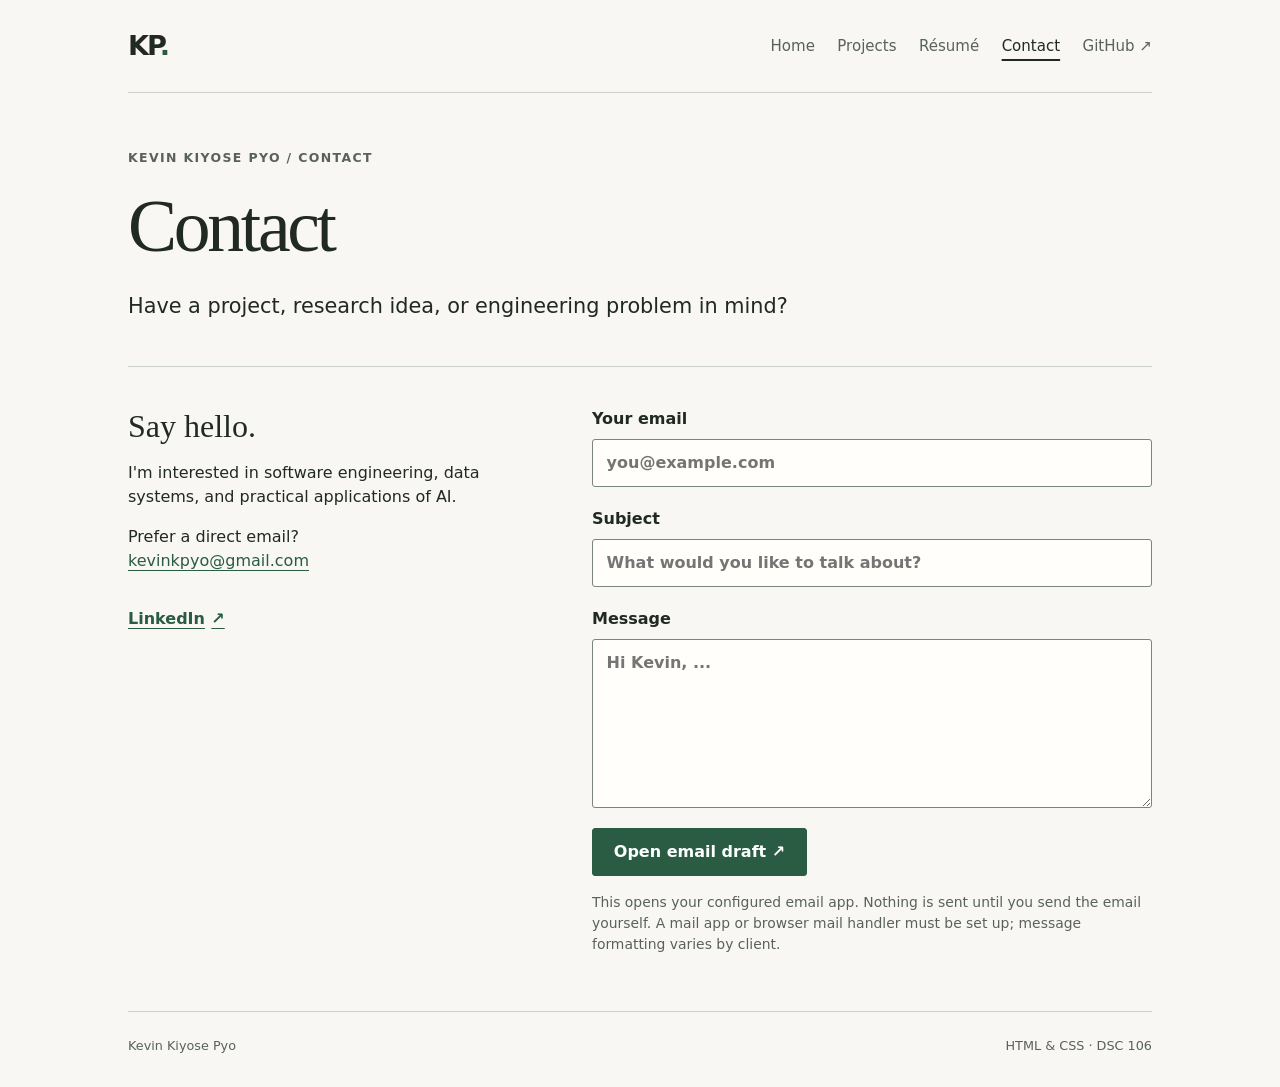
==== contact/index.html @ 828792c8 "[verified] Build DSC 106 Lab 1 personal portfolio" ====
<!doctype html>
<html lang="en">
<head>
  <meta charset="utf-8">
  <meta name="viewport" content="width=device-width, initial-scale=1">
  <meta name="description" content="Contact — Kevin Kiyose Pyo, UC San Diego Data Science.">
  <title>Contact — Kevin Kiyose Pyo</title>
  <link rel="stylesheet" href="../style.css">
  <link rel="icon" href="../images/favicon.svg" type="image/svg+xml">
</head>
<body>
  <a class="skip-link" href="#main">Skip to content</a>
  <header class="site-header">
    <a class="wordmark" href="../index.html" aria-label="Kevin Pyo, home">KP<span aria-hidden="true">.</span></a>
    <nav aria-label="Main navigation">
      <a href="../index.html">Home</a>
      <a href="../projects/index.html">Projects</a>
      <a href="../resume/index.html">Résumé</a>
      <a href="../contact/index.html" aria-current="page">Contact</a>
      <a href="https://github.com/kevinkiyosepyo" target="_blank" rel="noopener noreferrer">GitHub <span aria-hidden="true">↗</span><span class="visually-hidden"> (opens in a new tab)</span></a>
    </nav>
  </header>
  <main id="main">
    <header class="page-heading">
      <p class="eyebrow">Kevin Kiyose Pyo / Contact</p>
      <h1>Contact</h1>
      <p class="lead">Have a project, research idea, or engineering problem in mind?</p>
    </header>
    <div class="contact-layout">
      <section aria-labelledby="say-hello">
        <h2 id="say-hello">Say hello.</h2>
        <p>I'm interested in software engineering, data systems, and practical applications of AI.</p>
        <p>Prefer a direct email?<br><a href="mailto:kevinkpyo@gmail.com">kevinkpyo@gmail.com</a></p>
        <div class="text-links"><a href="https://www.linkedin.com/in/kevin-pyo/">LinkedIn <span aria-hidden="true">↗</span></a></div>
      </section>
      <div>
        <!-- This native mailto form is the intentionally simple Lab 1 implementation. -->
        <form action="mailto:kevinkpyo@gmail.com" method="POST" enctype="text/plain">
          <label>Your email
            <input name="email" type="email" autocomplete="email" placeholder="you@example.com" required>
          </label>
          <label>Subject
            <input name="subject" placeholder="What would you like to talk about?" required>
          </label>
          <label>Message
            <textarea name="body" rows="6" placeholder="Hi Kevin, ..." required></textarea>
          </label>
          <button type="submit">Open email draft <span aria-hidden="true">↗</span></button>
        </form>
        <p class="form-note">This opens your configured email app. Nothing is sent until you send the email yourself. A mail app or browser mail handler must be set up; message formatting varies by client.</p>
      </div>
    </div>
  </main>
  <footer class="site-footer"><span>Kevin Kiyose Pyo</span><span>HTML &amp; CSS · DSC 106</span></footer>
</body>
</html>
---- style.css ----
/* Shared presentation; the HTML remains the source of content and structure. */
:root {
  color-scheme: light;
  --paper: #f8f7f3;
  --ink: #202924;
  --muted: #58625a;
  --accent: #295c42;
  --line: #cbd0c8;
}
* { box-sizing: border-box; }
body {
  font: 100%/1.5 system-ui;
  color: var(--ink);
  background: var(--paper);
  max-width: 72rem;
  margin: 0 auto;
  padding: 0 clamp(1.25rem, 5vw, 4rem);
}
a { color: var(--accent); text-underline-offset: .22em; }
a:hover { text-decoration-thickness: 2px; }
a:focus-visible, input:focus-visible, textarea:focus-visible, button:focus-visible {
  outline: 3px solid var(--accent);
  outline-offset: 4px;
}
h1, h2, h3, p, figure { margin: 0; }
h1, h2, h3 { line-height: 1.15; text-wrap: balance; }
h1 { font: 500 clamp(2.7rem, 6vw, 4.6rem)/1.05 Georgia, serif; letter-spacing: -.045em; max-width: 12ch; }
h2 { font: 500 2rem/1.2 Georgia, serif; }
h3 { font-size: 1.2rem; font-weight: 600; }
p + p { margin-top: 1rem; }
p { text-wrap: pretty; }
.site-header { display: flex; align-items: center; justify-content: space-between; gap: 1rem; padding: 1.5rem 0; border-bottom: 1px solid var(--line); }
.wordmark { color: var(--ink); font-size: 1.7rem; font-weight: 750; letter-spacing: -.08em; text-decoration: none; }
.wordmark span { color: var(--accent); }
nav { display: flex; flex-wrap: wrap; column-gap: 1.4rem; row-gap: .25rem; }
nav a { display: inline-flex; align-items: center; gap: .3rem; min-height: 44px; color: var(--muted); font-size: .94rem; text-decoration: none; }
nav a:hover, nav a[aria-current="page"] { color: var(--ink); text-decoration: underline; text-decoration-thickness: 2px; text-underline-offset: .5em; }
.intro { display: grid; grid-template-columns: minmax(0, 1fr) 13.5rem; align-items: center; gap: 4rem; padding: 4rem 0; }
.eyebrow, .section-label { font: 600 .78rem/1.5 system-ui; text-transform: uppercase; letter-spacing: .11em; color: var(--muted); }
.eyebrow { margin-bottom: 1.25rem; }
.lead { font-size: 1.3rem; line-height: 1.45; max-width: 37ch; margin-top: 1.6rem; }
.intro p:not(.eyebrow) { max-width: 55ch; }
.portrait img { display: block; width: 100%; height: auto; border-radius: 2px; }
figcaption { color: var(--muted); font-size: .75rem; margin-top: .8rem; }
.text-links { display: flex; flex-wrap: wrap; gap: .5rem 1.5rem; margin-top: 1.5rem; }
.text-links a { display: inline-flex; align-items: center; gap: .4rem; min-height: 44px; font-weight: 600; }
.section-row { display: grid; grid-template-columns: 11rem minmax(0, 1fr); gap: 2.5rem; padding: 2.4rem 0; border-top: 1px solid var(--line); }
.section-label { padding-top: .25rem; }
.large-copy { font-size: 1.25rem; }
.project-list article + article { margin-top: 1.7rem; padding-top: 1.7rem; border-top: 1px solid var(--line); }
.project-list h3 { margin-bottom: .7rem; }
.project-list h3 a { text-decoration: none; }
.project-list h3 a:hover { text-decoration: underline; }
.meta { color: var(--muted); font-size: .87rem; }
.page-heading { padding: 3.5rem 0 2.8rem; }
.page-heading h1 { max-width: none; }
.page-heading .lead { max-width: 55ch; }
.project-entry { display: grid; grid-template-columns: 11rem minmax(0, 1fr); gap: 2.5rem; border-top: 1px solid var(--line); padding: 2.5rem 0; }
.project-entry h2 { margin-bottom: 1rem; }
.project-entry ul, .resume-entry ul { padding-left: 1.2rem; margin-bottom: 0; }
li + li { margin-top: .6rem; }
.resume-entry + .resume-entry { margin-top: 2rem; }
.resume-entry header { display: flex; align-items: baseline; justify-content: space-between; gap: 1rem; }
.resume-entry .organization { color: var(--accent); margin-top: .35rem; }
.resume-entry .dates { color: var(--muted); font-size: .85rem; white-space: nowrap; }
.skills-list { padding-left: 1.2rem; margin: 0; }
.contact-layout { display: grid; grid-template-columns: 1fr 1.4fr; gap: 4rem; border-top: 1px solid var(--line); padding: 2.5rem 0 3.5rem; }
.contact-layout h2 { margin-bottom: 1rem; }
form label { display: block; font-weight: 600; margin-bottom: 1.25rem; }
input, textarea { display: block; width: 100%; max-width: 100%; margin-top: .5rem; border: 1px solid #7a857c; border-radius: 3px; background: #fffefa; color: var(--ink); font: inherit; padding: .7rem .85rem; }
textarea { min-height: 9rem; resize: vertical; }
button { min-height: 44px; border: 1px solid var(--accent); border-radius: 3px; background: var(--accent); color: white; font: 600 1rem/1.5 system-ui; padding: .7rem 1.3rem; cursor: pointer; }
button:hover { background: #1e4632; }
.form-note { color: var(--muted); font-size: .87rem; margin-top: 1rem; }
.site-footer { display: flex; flex-wrap: wrap; justify-content: space-between; gap: .6rem 2rem; padding: 1.5rem 0 2rem; border-top: 1px solid var(--line); font-size: .8rem; color: var(--muted); }
.visually-hidden, .skip-link:not(:focus) { position: absolute; width: 1px; height: 1px; padding: 0; margin: -1px; overflow: hidden; clip-path: inset(50%); white-space: nowrap; border: 0; }
.skip-link:focus { display: inline-block; margin-top: .5rem; padding: .5rem; }
@media (max-width: 720px) {
  .site-header { align-items: flex-start; flex-direction: column; gap: .4rem; padding: 1rem 0; }
  nav { column-gap: 1.2rem; }
  .intro { grid-template-columns: 1fr; gap: 2rem; padding: 2.6rem 0; }
  .portrait { max-width: 12rem; }
  .section-row, .project-entry { grid-template-columns: 1fr; gap: 1.2rem; padding: 2rem 0; }
  .page-heading { padding: 2.6rem 0 2rem; }
  .resume-entry header { flex-direction: column; gap: .45rem; }
  .contact-layout { grid-template-columns: 1fr; gap: 2rem; }
}
@media print {
  body { background: white; color: black; padding: 0; max-width: none; font-size: 12pt; }
  .site-header, .site-footer, .skip-link { display: none; }
  .page-heading { padding: 0 0 1.5rem; }
  .section-row { grid-template-columns: 1fr; gap: 1rem; padding: 1rem 0; }
  .resume-entry { break-inside: avoid; }
  a { color: inherit; }
}
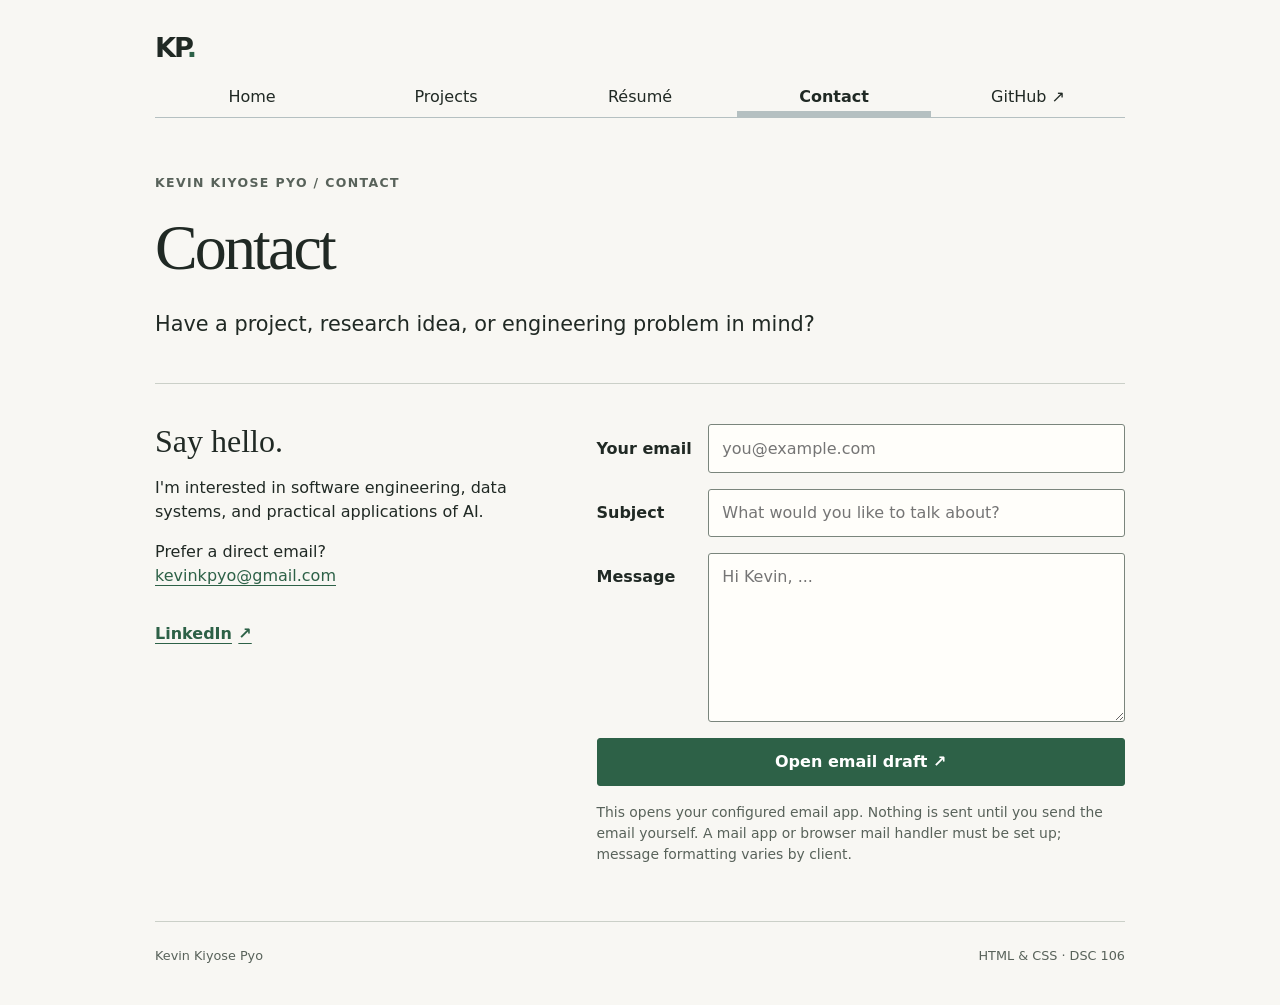
==== commit 90bc4a7d: "Complete DSC 106 Lab 2: Styling with CSS - Step 1: 100ch max-width body, centered with margin-inline" ====
--- a/contact/index.html
+++ b/contact/index.html
@@ -16,7 +16,7 @@
       <a href="../index.html">Home</a>
       <a href="../projects/index.html">Projects</a>
       <a href="../resume/index.html">Résumé</a>
-      <a href="../contact/index.html" aria-current="page">Contact</a>
+      <a href="../contact/index.html" class="current" aria-current="page">Contact</a>
       <a href="https://github.com/kevinkiyosepyo" target="_blank" rel="noopener noreferrer">GitHub <span aria-hidden="true">↗</span><span class="visually-hidden"> (opens in a new tab)</span></a>
     </nav>
   </header>
--- a/style.css
+++ b/style.css
@@ -1,41 +1,109 @@
-/* Shared presentation; the HTML remains the source of content and structure. */
+/* Shared presentation; the HTML remains the source of content and structure.
+   Lab 2 steps are labeled so each rule can be traced back to the lab. */
+
+/* ---------- Tokens ---------- */
 :root {
   color-scheme: light;
   --paper: #f8f7f3;
   --ink: #202924;
   --muted: #58625a;
-  --accent: #295c42;
   --line: #cbd0c8;
-}
+  /* Step 2.3: the cool gray used for the nav borders */
+  --color-border: oklch(80% 3% 200);
+  /* Step 2.4: one accent color, defined once on the root and reused everywhere */
+  --color-accent: oklch(45% 18% 159);
+  --color-accent-soft: oklch(from var(--color-accent) 95% 5% h);
+  accent-color: var(--color-accent);
+}
+
 * { box-sizing: border-box; }
+
+/* ---------- Step 1: keep content from getting too wide ---------- */
 body {
   font: 100%/1.5 system-ui;
   color: var(--ink);
   background: var(--paper);
-  max-width: 72rem;
-  margin: 0 auto;
-  padding: 0 clamp(1.25rem, 5vw, 4rem);
-}
-a { color: var(--accent); text-underline-offset: .22em; }
+  max-width: 100ch;       /* scales with font size, still shrinks on small screens */
+  margin-inline: auto;    /* centers the column */
+  padding-inline: 1.5em;  /* keeps text off the viewport edges when narrow */
+}
+
+a { color: var(--color-accent); text-underline-offset: .22em; }
 a:hover { text-decoration-thickness: 2px; }
 a:focus-visible, input:focus-visible, textarea:focus-visible, button:focus-visible {
-  outline: 3px solid var(--accent);
+  outline: 3px solid var(--color-accent);
   outline-offset: 4px;
 }
-h1, h2, h3, p, figure { margin: 0; }
-h1, h2, h3 { line-height: 1.15; text-wrap: balance; }
-h1 { font: 500 clamp(2.7rem, 6vw, 4.6rem)/1.05 Georgia, serif; letter-spacing: -.045em; max-width: 12ch; }
-h2 { font: 500 2rem/1.2 Georgia, serif; }
+
+/* ---------- Step 4.4: heading defaults and hierarchy ---------- */
+h1, h2, h3, h4, h5, h6 {
+  line-height: 1.1;
+  text-wrap: balance;
+  margin: 0;
+}
+h1 {
+  font-family: Georgia, serif;
+  font-weight: 500;
+  font-size: 400%;        /* clear contrast with h2 */
+  letter-spacing: -.045em;
+  max-width: 12ch;
+}
+h2 { font: 500 2rem/1.1 Georgia, serif; }
 h3 { font-size: 1.2rem; font-weight: 600; }
+p, figure { margin: 0; }
 p + p { margin-top: 1rem; }
 p { text-wrap: pretty; }
-.site-header { display: flex; align-items: center; justify-content: space-between; gap: 1rem; padding: 1.5rem 0; border-bottom: 1px solid var(--line); }
-.wordmark { color: var(--ink); font-size: 1.7rem; font-weight: 750; letter-spacing: -.08em; text-decoration: none; }
-.wordmark span { color: var(--accent); }
-nav { display: flex; flex-wrap: wrap; column-gap: 1.4rem; row-gap: .25rem; }
-nav a { display: inline-flex; align-items: center; gap: .3rem; min-height: 44px; color: var(--muted); font-size: .94rem; text-decoration: none; }
-nav a:hover, nav a[aria-current="page"] { color: var(--ink); text-decoration: underline; text-decoration-thickness: 2px; text-underline-offset: .5em; }
-.intro { display: grid; grid-template-columns: minmax(0, 1fr) 13.5rem; align-items: center; gap: 4rem; padding: 4rem 0; }
+
+/* ---------- Step 2: navigation bar ---------- */
+.site-header { padding-top: 1.25rem; }
+.wordmark {
+  display: inline-block;
+  margin-bottom: .5rem;
+  color: var(--ink);
+  font-size: 1.7rem;
+  font-weight: 750;
+  letter-spacing: -.08em;
+  text-decoration: none;
+  span { color: var(--color-accent); }
+}
+
+/* Step 2.1: if a <ul> is used, its boxes get out of the way */
+nav ul, nav li { display: contents; }
+
+/* Step 2.2: Flexbox lays the links out in a row */
+nav {
+  display: flex;
+  flex-wrap: wrap;  /* lets the links wrap instead of overflowing on phones */
+  margin-bottom: 2.5rem;
+  border-bottom: 1px solid var(--color-border);
+}
+
+/* Step 2.3: each link takes an equal share and loses the default link look */
+nav a {
+  flex: 1;
+  text-decoration: none;
+  color: inherit;
+  text-align: center;
+  padding: 0.5em;
+  white-space: nowrap;
+}
+
+/* Current page: thick border, reduced padding so the height stays the same */
+nav a.current {
+  border-bottom: 0.4em solid var(--color-border);
+  padding-bottom: 0.1em;
+  font-weight: 600;
+}
+
+/* Step 2.4: hover uses the accent color plus a light tint of the same hue */
+nav a:hover {
+  border-bottom: 0.4em solid var(--color-accent);
+  padding-bottom: 0.1em;
+  background-color: var(--color-accent-soft);
+}
+
+/* ---------- Home page ---------- */
+.intro { display: grid; grid-template-columns: minmax(0, 1fr) 13.5rem; align-items: center; gap: 4rem; padding: 1.5rem 0 4rem; }
 .eyebrow, .section-label { font: 600 .78rem/1.5 system-ui; text-transform: uppercase; letter-spacing: .11em; color: var(--muted); }
 .eyebrow { margin-bottom: 1.25rem; }
 .lead { font-size: 1.3rem; line-height: 1.45; max-width: 37ch; margin-top: 1.6rem; }
@@ -52,39 +120,187 @@
 .project-list h3 a { text-decoration: none; }
 .project-list h3 a:hover { text-decoration: underline; }
 .meta { color: var(--muted); font-size: .87rem; }
-.page-heading { padding: 3.5rem 0 2.8rem; }
+.page-heading { padding: 1rem 0 2.8rem; }
 .page-heading h1 { max-width: none; }
 .page-heading .lead { max-width: 55ch; }
-.project-entry { display: grid; grid-template-columns: 11rem minmax(0, 1fr); gap: 2.5rem; border-top: 1px solid var(--line); padding: 2.5rem 0; }
-.project-entry h2 { margin-bottom: 1rem; }
-.project-entry ul, .resume-entry ul { padding-left: 1.2rem; margin-bottom: 0; }
-li + li { margin-top: .6rem; }
-.resume-entry + .resume-entry { margin-top: 2rem; }
-.resume-entry header { display: flex; align-items: baseline; justify-content: space-between; gap: 1rem; }
-.resume-entry .organization { color: var(--accent); margin-top: .35rem; }
-.resume-entry .dates { color: var(--muted); font-size: .85rem; white-space: nowrap; }
-.skills-list { padding-left: 1.2rem; margin: 0; }
+
+/* ---------- Step 4: projects page ---------- */
+/* Step 4.2: as many 15em+ columns as fit, so the grid adapts to the window */
+.projects {
+  display: grid;
+  grid-template-columns: repeat(auto-fill, minmax(15em, 1fr));
+  gap: 1em;
+  padding-bottom: 3rem;
+
+  /* Step 4.3: each card borrows the parent's rows, so headings,
+     images, and text line up across a row even when headings wrap */
+  article {
+    display: grid;
+    grid-template-rows: subgrid;
+    grid-row: span 3;
+    padding-top: 1em;
+    border-top: 1px solid var(--line);
+  }
+
+  h2 {
+    margin: 0;
+    font-size: 1.4rem;
+  }
+
+  img {
+    display: block;
+    width: 100%;
+    height: auto;
+  }
+
+  p { font-size: .95rem; }
+}
+
+/* ---------- Step 3: contact form ---------- */
 .contact-layout { display: grid; grid-template-columns: 1fr 1.4fr; gap: 4rem; border-top: 1px solid var(--line); padding: 2.5rem 0 3.5rem; }
 .contact-layout h2 { margin-bottom: 1rem; }
-form label { display: block; font-weight: 600; margin-bottom: 1.25rem; }
-input, textarea { display: block; width: 100%; max-width: 100%; margin-top: .5rem; border: 1px solid #7a857c; border-radius: 3px; background: #fffefa; color: var(--ink); font: inherit; padding: .7rem .85rem; }
+
+/* Step 3.1: form controls use the page font instead of the browser default */
+input, textarea, button, select {
+  font: inherit;
+}
+
+/* Step 3.3: labels on the left, fields on the right, all aligned */
+form {
+  display: grid;
+  grid-template-columns: auto 1fr;
+  gap: 1em;
+}
+
+form label {
+  display: grid;
+  grid-template-columns: subgrid;  /* label text and field use the form's columns */
+  grid-column: 1 / -1;             /* each label spans the whole row */
+  align-items: baseline;
+  font-weight: 600;
+}
+
+form button {
+  grid-column: 1 / -1;
+}
+
+input, textarea {
+  font-weight: 400;
+  border: 1px solid #7a857c;
+  border-radius: 3px;
+  background: #fffefa;
+  color: var(--ink);
+  padding: .7rem .85rem;
+  min-width: 0;
+}
 textarea { min-height: 9rem; resize: vertical; }
-button { min-height: 44px; border: 1px solid var(--accent); border-radius: 3px; background: var(--accent); color: white; font: 600 1rem/1.5 system-ui; padding: .7rem 1.3rem; cursor: pointer; }
-button:hover { background: #1e4632; }
+button {
+  min-height: 44px;
+  border: 1px solid var(--color-accent);
+  border-radius: 3px;
+  background: var(--color-accent);
+  color: white;
+  font-weight: 600;
+  padding: .7rem 1.3rem;
+  cursor: pointer;
+}
+button:hover { background: oklch(from var(--color-accent) calc(l - 8%) c h); }
 .form-note { color: var(--muted); font-size: .87rem; margin-top: 1rem; }
+
+/* ---------- Step 5: résumé / CV ---------- */
+.resume-entry {
+  position: relative;
+  padding-inline-start: 1.5rem;
+  border-inline-start: 2px solid var(--line);
+  transition: border-color .2s;
+
+  /* timeline dot */
+  &::before {
+    content: "";
+    position: absolute;
+    inset-inline-start: -.45rem;
+    top: .3rem;
+    width: .8rem;
+    height: .8rem;
+    border-radius: 50%;
+    background: var(--paper);
+    border: 2px solid var(--line);
+    transition: background .2s, border-color .2s;
+  }
+
+  &:hover {
+    border-inline-start-color: var(--color-accent);
+    &::before { background: var(--color-accent); border-color: var(--color-accent); }
+  }
+
+  & + & { margin-top: 2rem; }
+
+  header {
+    display: flex;
+    align-items: baseline;
+    justify-content: space-between;
+    gap: 1rem;
+  }
+
+  .organization { color: var(--color-accent); margin-top: .35rem; font-weight: 500; }
+
+  .dates {
+    color: var(--color-accent);
+    background: var(--color-accent-soft);
+    border-radius: 999px;
+    padding: .1rem .65rem;
+    font-size: .8rem;
+    font-variant-numeric: tabular-nums;
+    white-space: nowrap;
+  }
+
+  ul { padding-left: 1.2rem; margin: .75rem 0 0; }
+  li::marker { color: var(--color-accent); }
+}
+li + li { margin-top: .6rem; }
+
+/* Skills: a definition list laid out with grid, each skill as a chip */
+.skills {
+  display: grid;
+  grid-template-columns: auto 1fr;
+  gap: 1rem 1.5rem;
+  margin: 0;
+
+  div { display: grid; grid-template-columns: subgrid; grid-column: 1 / -1; align-items: baseline; }
+  dt { font-weight: 600; }
+  dd { margin: 0; }
+  ul { display: flex; flex-wrap: wrap; gap: .4rem; list-style: none; padding: 0; margin: 0; }
+  li {
+    margin: 0;
+    padding: .15rem .6rem;
+    border: 1px solid var(--color-border);
+    border-radius: 3px;
+    background: #fffefa;
+    font-size: .88rem;
+  }
+  li:hover { border-color: var(--color-accent); background: var(--color-accent-soft); }
+}
+
+/* ---------- Footer and utilities ---------- */
 .site-footer { display: flex; flex-wrap: wrap; justify-content: space-between; gap: .6rem 2rem; padding: 1.5rem 0 2rem; border-top: 1px solid var(--line); font-size: .8rem; color: var(--muted); }
 .visually-hidden, .skip-link:not(:focus) { position: absolute; width: 1px; height: 1px; padding: 0; margin: -1px; overflow: hidden; clip-path: inset(50%); white-space: nowrap; border: 0; }
 .skip-link:focus { display: inline-block; margin-top: .5rem; padding: .5rem; }
+
+/* ---------- Narrow screens ---------- */
 @media (max-width: 720px) {
-  .site-header { align-items: flex-start; flex-direction: column; gap: .4rem; padding: 1rem 0; }
-  nav { column-gap: 1.2rem; }
-  .intro { grid-template-columns: 1fr; gap: 2rem; padding: 2.6rem 0; }
+  .intro { grid-template-columns: 1fr; gap: 2rem; padding: 1rem 0 2.6rem; }
   .portrait { max-width: 12rem; }
-  .section-row, .project-entry { grid-template-columns: 1fr; gap: 1.2rem; padding: 2rem 0; }
-  .page-heading { padding: 2.6rem 0 2rem; }
+  .section-row { grid-template-columns: 1fr; gap: 1.2rem; padding: 2rem 0; }
+  .contact-layout { grid-template-columns: 1fr; gap: 2rem; }
   .resume-entry header { flex-direction: column; gap: .45rem; }
-  .contact-layout { grid-template-columns: 1fr; gap: 2rem; }
-}
+  .skills { grid-template-columns: 1fr; div { grid-column: 1; grid-template-columns: 1fr; gap: .4rem; } }
+}
+@media (max-width: 30em) {
+  body { padding-inline: 1em; }
+  h1 { font-size: 300%; }
+  nav { font-size: .9rem; }
+}
+
 @media print {
   body { background: white; color: black; padding: 0; max-width: none; font-size: 12pt; }
   .site-header, .site-footer, .skip-link { display: none; }
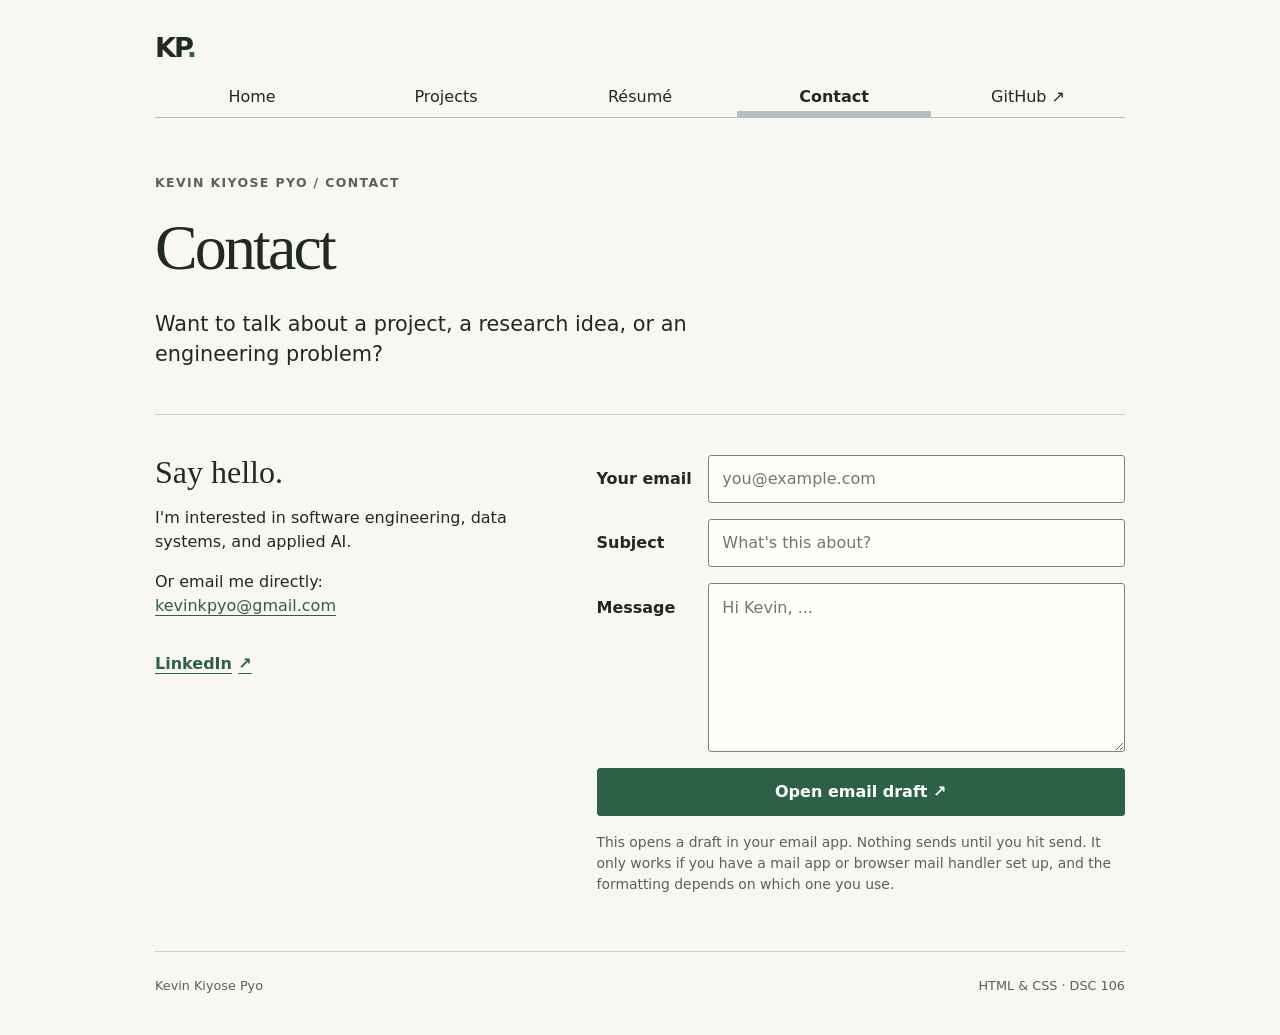
==== commit 13b2f1ed: "Rewrite site copy in plainer language - Remove the homepage tagline and the photo caption line - Dro" ====
--- a/contact/index.html
+++ b/contact/index.html
@@ -3,8 +3,8 @@
 <head>
   <meta charset="utf-8">
   <meta name="viewport" content="width=device-width, initial-scale=1">
-  <meta name="description" content="Contact — Kevin Kiyose Pyo, UC San Diego Data Science.">
-  <title>Contact — Kevin Kiyose Pyo</title>
+  <meta name="description" content="Contact Kevin Kiyose Pyo, a UC San Diego data science student.">
+  <title>Contact | Kevin Kiyose Pyo</title>
   <link rel="stylesheet" href="../style.css">
   <link rel="icon" href="../images/favicon.svg" type="image/svg+xml">
 </head>
@@ -24,13 +24,13 @@
     <header class="page-heading">
       <p class="eyebrow">Kevin Kiyose Pyo / Contact</p>
       <h1>Contact</h1>
-      <p class="lead">Have a project, research idea, or engineering problem in mind?</p>
+      <p class="lead">Want to talk about a project, a research idea, or an engineering problem?</p>
     </header>
     <div class="contact-layout">
       <section aria-labelledby="say-hello">
         <h2 id="say-hello">Say hello.</h2>
-        <p>I'm interested in software engineering, data systems, and practical applications of AI.</p>
-        <p>Prefer a direct email?<br><a href="mailto:kevinkpyo@gmail.com">kevinkpyo@gmail.com</a></p>
+        <p>I'm interested in software engineering, data systems, and applied AI.</p>
+        <p>Or email me directly:<br><a href="mailto:kevinkpyo@gmail.com">kevinkpyo@gmail.com</a></p>
         <div class="text-links"><a href="https://www.linkedin.com/in/kevin-pyo/">LinkedIn <span aria-hidden="true">↗</span></a></div>
       </section>
       <div>
@@ -40,14 +40,14 @@
             <input name="email" type="email" autocomplete="email" placeholder="you@example.com" required>
           </label>
           <label>Subject
-            <input name="subject" placeholder="What would you like to talk about?" required>
+            <input name="subject" placeholder="What's this about?" required>
           </label>
           <label>Message
             <textarea name="body" rows="6" placeholder="Hi Kevin, ..." required></textarea>
           </label>
           <button type="submit">Open email draft <span aria-hidden="true">↗</span></button>
         </form>
-        <p class="form-note">This opens your configured email app. Nothing is sent until you send the email yourself. A mail app or browser mail handler must be set up; message formatting varies by client.</p>
+        <p class="form-note">This opens a draft in your email app. Nothing sends until you hit send. It only works if you have a mail app or browser mail handler set up, and the formatting depends on which one you use.</p>
       </div>
     </div>
   </main>
--- a/style.css
+++ b/style.css
@@ -108,6 +108,7 @@
 .eyebrow { margin-bottom: 1.25rem; }
 .lead { font-size: 1.3rem; line-height: 1.45; max-width: 37ch; margin-top: 1.6rem; }
 .intro p:not(.eyebrow) { max-width: 55ch; }
+.intro h1 + p { margin-top: 1.6rem; font-size: 1.1rem; }
 .portrait img { display: block; width: 100%; height: auto; border-radius: 2px; }
 figcaption { color: var(--muted); font-size: .75rem; margin-top: .8rem; }
 .text-links { display: flex; flex-wrap: wrap; gap: .5rem 1.5rem; margin-top: 1.5rem; }
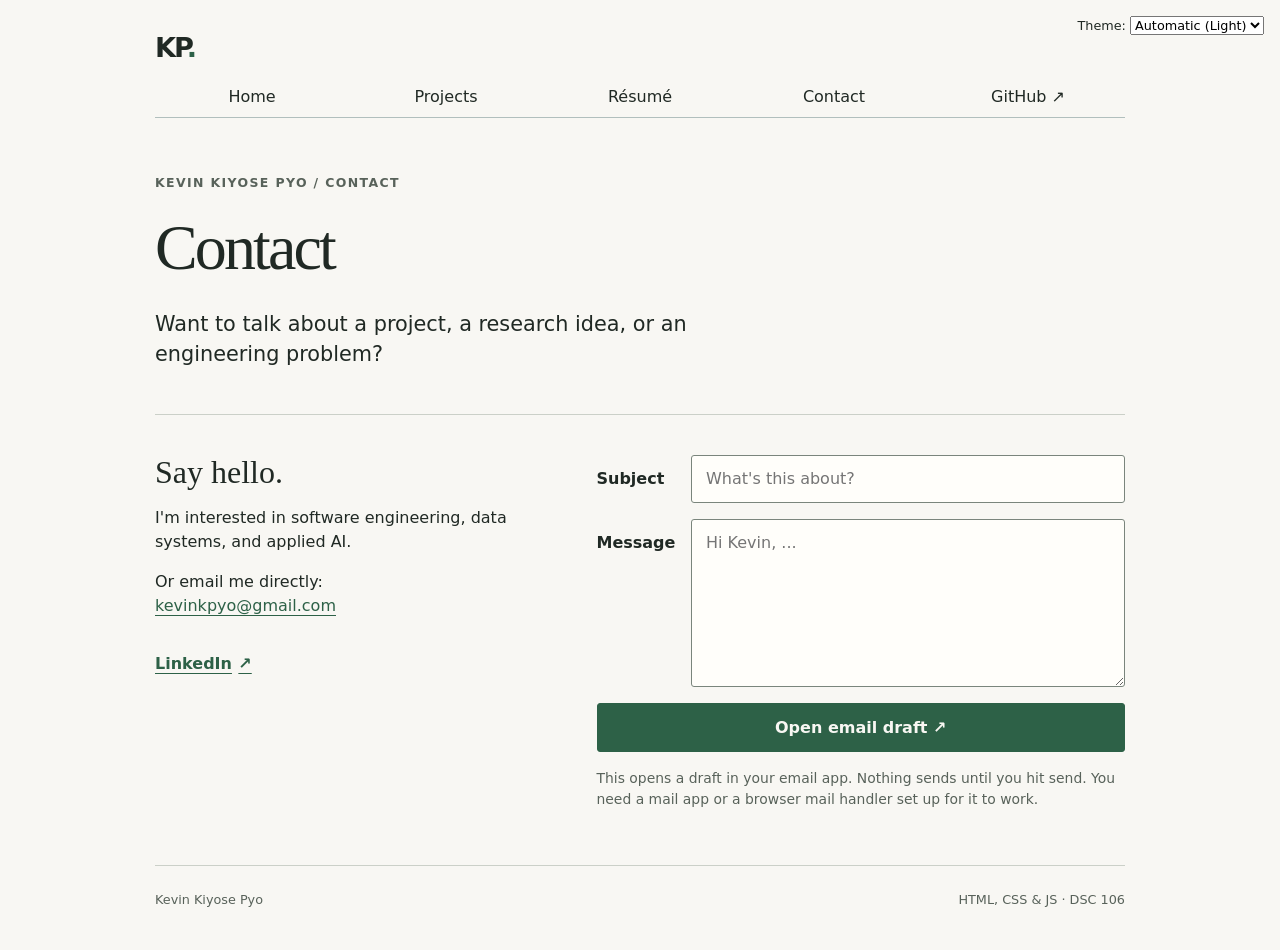
==== commit 8fcb475e: "Complete DSC 106 Lab 3: Introduction to JS - Step 1: global.js on every page as a module, with the $" ====
--- a/contact/index.html
+++ b/contact/index.html
@@ -6,19 +6,13 @@
   <meta name="description" content="Contact Kevin Kiyose Pyo, a UC San Diego data science student.">
   <title>Contact | Kevin Kiyose Pyo</title>
   <link rel="stylesheet" href="../style.css">
+  <script type="module" src="../global.js"></script>
   <link rel="icon" href="../images/favicon.svg" type="image/svg+xml">
 </head>
 <body>
   <a class="skip-link" href="#main">Skip to content</a>
   <header class="site-header">
     <a class="wordmark" href="../index.html" aria-label="Kevin Pyo, home">KP<span aria-hidden="true">.</span></a>
-    <nav aria-label="Main navigation">
-      <a href="../index.html">Home</a>
-      <a href="../projects/index.html">Projects</a>
-      <a href="../resume/index.html">Résumé</a>
-      <a href="../contact/index.html" class="current" aria-current="page">Contact</a>
-      <a href="https://github.com/kevinkiyosepyo" target="_blank" rel="noopener noreferrer">GitHub <span aria-hidden="true">↗</span><span class="visually-hidden"> (opens in a new tab)</span></a>
-    </nav>
   </header>
   <main id="main">
     <header class="page-heading">
@@ -34,11 +28,8 @@
         <div class="text-links"><a href="https://www.linkedin.com/in/kevin-pyo/">LinkedIn <span aria-hidden="true">↗</span></a></div>
       </section>
       <div>
-        <!-- This native mailto form is the intentionally simple Lab 1 implementation. -->
-        <form action="mailto:kevinkpyo@gmail.com" method="POST" enctype="text/plain">
-          <label>Your email
-            <input name="email" type="email" autocomplete="email" placeholder="you@example.com" required>
-          </label>
+        <!-- Lab 3 Step 5: global.js builds the mailto URL so spaces become %20, not +. -->
+        <form action="mailto:kevinkpyo@gmail.com" method="GET">
           <label>Subject
             <input name="subject" placeholder="What's this about?" required>
           </label>
@@ -47,10 +38,10 @@
           </label>
           <button type="submit">Open email draft <span aria-hidden="true">↗</span></button>
         </form>
-        <p class="form-note">This opens a draft in your email app. Nothing sends until you hit send. It only works if you have a mail app or browser mail handler set up, and the formatting depends on which one you use.</p>
+        <p class="form-note">This opens a draft in your email app. Nothing sends until you hit send. You need a mail app or a browser mail handler set up for it to work.</p>
       </div>
     </div>
   </main>
-  <footer class="site-footer"><span>Kevin Kiyose Pyo</span><span>HTML &amp; CSS · DSC 106</span></footer>
+  <footer class="site-footer"><span>Kevin Kiyose Pyo</span><span>HTML, CSS &amp; JS · DSC 106</span></footer>
 </body>
 </html>
--- a/style.css
+++ b/style.css
@@ -3,16 +3,22 @@
 
 /* ---------- Tokens ---------- */
 :root {
-  color-scheme: light;
-  --paper: #f8f7f3;
-  --ink: #202924;
-  --muted: #58625a;
-  --line: #cbd0c8;
-  /* Step 2.3: the cool gray used for the nav borders */
-  --color-border: oklch(80% 3% 200);
-  /* Step 2.4: one accent color, defined once on the root and reused everywhere */
-  --color-accent: oklch(45% 18% 159);
-  --color-accent-soft: oklch(from var(--color-accent) 95% 5% h);
+  /* Lab 3 Step 4.1: follow the OS theme. The theme switcher overrides this
+     with an inline style, and light-dark() below picks the matching value. */
+  color-scheme: light dark;
+  --paper: light-dark(#f8f7f3, #151917);
+  --ink: light-dark(#202924, #e4e8e2);
+  --muted: light-dark(#58625a, #a2aca3);
+  --line: light-dark(#cbd0c8, #353d38);
+  --field: light-dark(#fffefa, #1d2320);
+  --field-border: light-dark(#7a857c, #6b766d);
+  /* Lab 3 Step 4.1: a darker border at 40% opacity works on light and dark backgrounds */
+  --color-border: oklch(50% 10% 200 / 40%);
+  /* Step 2.4: one accent color, defined once on the root and reused everywhere.
+     Dark mode gets a lighter green so links stay readable. */
+  --color-accent: light-dark(oklch(45% 18% 159), oklch(78% 20% 159));
+  /* Lab 3 Step 4.1: mixing with canvas keeps the hover tint subtle in both themes */
+  --color-accent-soft: color-mix(in oklch, var(--color-accent), canvas 85%);
   accent-color: var(--color-accent);
 }
 
@@ -30,7 +36,7 @@
 
 a { color: var(--color-accent); text-underline-offset: .22em; }
 a:hover { text-decoration-thickness: 2px; }
-a:focus-visible, input:focus-visible, textarea:focus-visible, button:focus-visible {
+a:focus-visible, input:focus-visible, textarea:focus-visible, select:focus-visible, button:focus-visible {
   outline: 3px solid var(--color-accent);
   outline-offset: 4px;
 }
@@ -187,9 +193,9 @@
 
 input, textarea {
   font-weight: 400;
-  border: 1px solid #7a857c;
+  border: 1px solid var(--field-border);
   border-radius: 3px;
-  background: #fffefa;
+  background: var(--field);
   color: var(--ink);
   padding: .7rem .85rem;
   min-width: 0;
@@ -200,12 +206,13 @@
   border: 1px solid var(--color-accent);
   border-radius: 3px;
   background: var(--color-accent);
-  color: white;
+  color: var(--paper);
   font-weight: 600;
   padding: .7rem 1.3rem;
   cursor: pointer;
 }
-button:hover { background: oklch(from var(--color-accent) calc(l - 8%) c h); }
+/* Mixing with canvastext darkens the button in light mode and lightens it in dark mode */
+button:hover { background: color-mix(in oklch, var(--color-accent), canvastext 15%); }
 .form-note { color: var(--muted); font-size: .87rem; margin-top: 1rem; }
 
 /* ---------- Step 5: résumé / CV ---------- */
@@ -276,10 +283,18 @@
     padding: .15rem .6rem;
     border: 1px solid var(--color-border);
     border-radius: 3px;
-    background: #fffefa;
+    background: var(--field);
     font-size: .88rem;
   }
   li:hover { border-color: var(--color-accent); background: var(--color-accent-soft); }
+}
+
+/* ---------- Lab 3 Step 4.3: theme switcher pinned to the top right ---------- */
+.color-scheme {
+  position: absolute;
+  top: 1rem;
+  right: 1rem;
+  font-size: 80%;
 }
 
 /* ---------- Footer and utilities ---------- */
@@ -303,8 +318,9 @@
 }
 
 @media print {
+  :root { color-scheme: light !important; }  /* beats the switcher's inline style */
   body { background: white; color: black; padding: 0; max-width: none; font-size: 12pt; }
-  .site-header, .site-footer, .skip-link { display: none; }
+  .site-header, .site-footer, .skip-link, .color-scheme { display: none; }
   .page-heading { padding: 0 0 1.5rem; }
   .section-row { grid-template-columns: 1fr; gap: 1rem; padding: 1rem 0; }
   .resume-entry { break-inside: avoid; }
